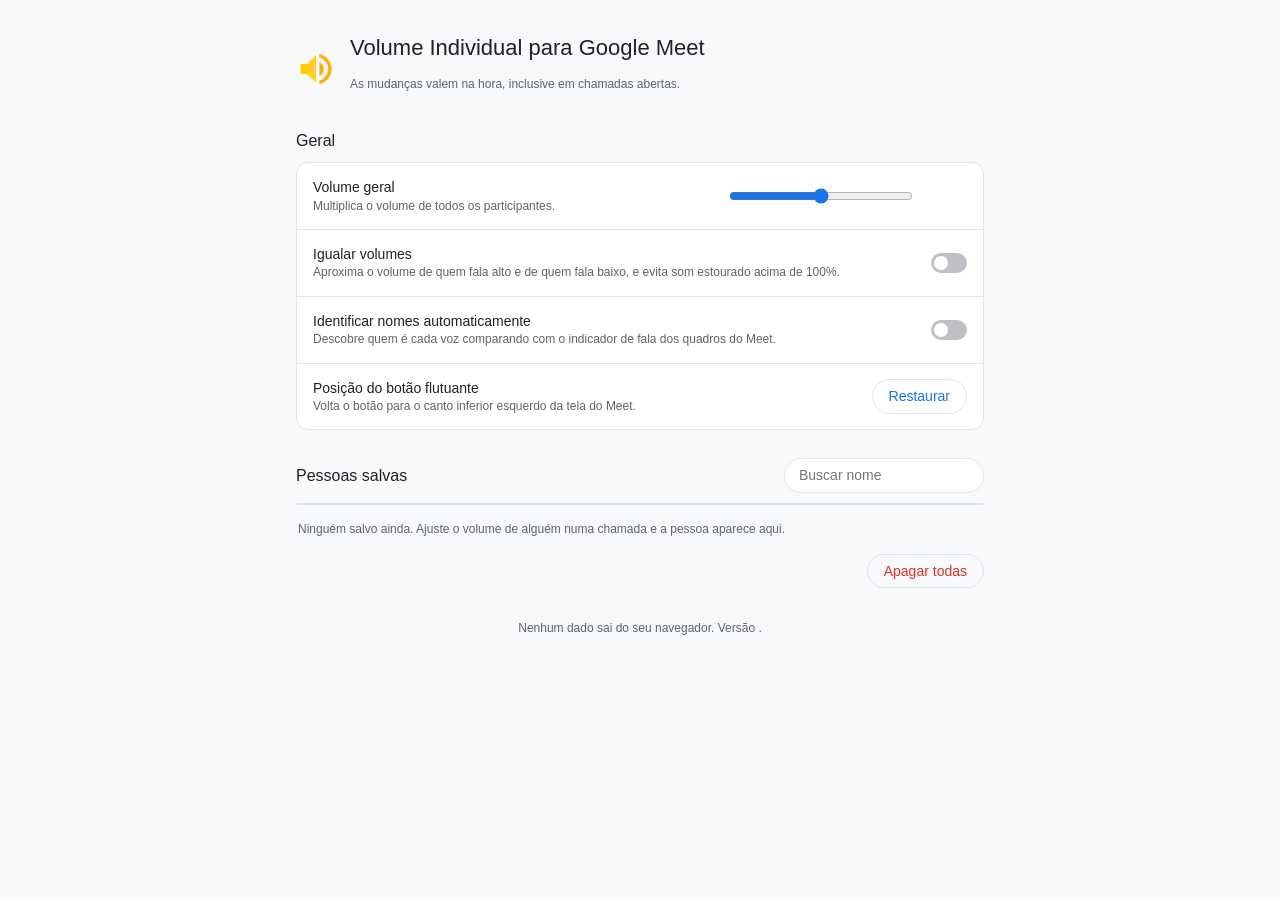
==== extension/options.html @ 7ecbb60c "Volume Individual para Google Meet 1.0.0 Extensão que permite ajustar o volume de cada participante " ====
<!doctype html>
<html lang="pt-BR">
<head>
  <meta charset="utf-8">
  <meta name="viewport" content="width=device-width, initial-scale=1">
  <title>Volume Individual — opções</title>
  <link rel="icon" href="icons/icon32.png">
  <link rel="stylesheet" href="options.css">
</head>
<body>
  <main>
    <header>
      <img src="icons/icon48.png" alt="" width="40" height="40">
      <div>
        <h1>Volume Individual para Google Meet</h1>
        <p class="muted">As mudanças valem na hora, inclusive em chamadas abertas.</p>
      </div>
    </header>

    <section>
      <h2>Geral</h2>
      <div class="card">
        <div class="item">
          <div class="text">
            <div>Volume geral</div>
            <div class="muted">Multiplica o volume de todos os participantes.</div>
          </div>
          <div class="range">
            <input type="range" id="master" min="0" max="200" step="5">
            <span class="pct" id="masterPct"></span>
          </div>
        </div>
        <label class="item switch">
          <div class="text">
            <div>Igualar volumes</div>
            <div class="muted">Aproxima o volume de quem fala alto e de quem fala baixo, e evita som estourado acima de 100%.</div>
          </div>
          <input type="checkbox" id="normalize"><span class="track"></span>
        </label>
        <label class="item switch">
          <div class="text">
            <div>Identificar nomes automaticamente</div>
            <div class="muted">Descobre quem é cada voz comparando com o indicador de fala dos quadros do Meet.</div>
          </div>
          <input type="checkbox" id="autoName"><span class="track"></span>
        </label>
        <div class="item">
          <div class="text">
            <div>Posição do botão flutuante</div>
            <div class="muted">Volta o botão para o canto inferior esquerdo da tela do Meet.</div>
          </div>
          <button id="resetPos" class="btn">Restaurar</button>
        </div>
      </div>
    </section>

    <section>
      <div class="section-head">
        <h2>Pessoas salvas <span class="muted" id="count"></span></h2>
        <input type="search" id="filter" placeholder="Buscar nome">
      </div>
      <div class="card" id="people"></div>
      <p class="empty muted" id="empty">Ninguém salvo ainda. Ajuste o volume de alguém numa chamada e a pessoa aparece aqui.</p>
      <div class="actions">
        <button id="clearAll" class="btn danger">Apagar todas</button>
      </div>
    </section>

    <footer class="muted">
      Nenhum dado sai do seu navegador. Versão <span id="version"></span>.
    </footer>
  </main>
  <script src="options.js"></script>
</body>
</html>
---- extension/options.css ----
:root {
  --bg: #f8f9fa;
  --card: #ffffff;
  --text: #202124;
  --muted: #5f6368;
  --line: #e0e3e7;
  --accent: #1a73e8;
  --accent-on: #ffffff;
  --track: #bdc1c6;
  --danger: #d93025;
  --hover: rgba(60, 64, 67, .08);
  color-scheme: light dark;
}
@media (prefers-color-scheme: dark) {
  :root {
    --bg: #202124;
    --card: #292a2d;
    --text: #e8eaed;
    --muted: #9aa0a6;
    --line: #3c4043;
    --accent: #8ab4f8;
    --accent-on: #202124;
    --track: #5f6368;
    --danger: #f28b82;
    --hover: rgba(232, 234, 237, .08);
  }
}

* { box-sizing: border-box; }
body {
  margin: 0; background: var(--bg); color: var(--text);
  font: 14px/1.45 'Google Sans', Roboto, Arial, sans-serif;
}
main { max-width: 720px; margin: 0 auto; padding: 32px 16px 48px; }
header { display: flex; align-items: center; gap: 14px; margin-bottom: 24px; }
h1 { font-size: 22px; font-weight: 500; margin: 0; }
h2 { font-size: 16px; font-weight: 500; margin: 0 0 10px; }
.muted { color: var(--muted); font-size: 12px; }
section { margin-bottom: 28px; }

.card { background: var(--card); border: 1px solid var(--line); border-radius: 12px; overflow: hidden; }
.item { display: flex; align-items: center; gap: 16px; padding: 14px 16px; border-top: 1px solid var(--line); }
.item:first-child { border-top: none; }
.text { flex: 1; min-width: 0; }

.range { display: flex; align-items: center; gap: 8px; width: 240px; flex: none; }
input[type=range] { flex: 1; min-width: 0; accent-color: var(--accent); }
.pct { width: 44px; text-align: right; color: var(--muted); font-variant-numeric: tabular-nums; }

.switch { cursor: pointer; }
.switch input { position: absolute; opacity: 0; pointer-events: none; }
.track { flex: none; position: relative; width: 36px; height: 20px; border-radius: 10px; background: var(--track); transition: background .15s; }
.track::after {
  content: ''; position: absolute; top: 3px; left: 3px; width: 14px; height: 14px;
  border-radius: 50%; background: #fff; transition: transform .15s;
}
.switch input:checked + .track { background: var(--accent); }
.switch input:checked + .track::after { transform: translateX(16px); background: var(--accent-on); }
.switch input:focus-visible + .track { outline: 2px solid var(--accent); outline-offset: 2px; }

.btn {
  font: inherit; color: var(--accent); background: none; cursor: pointer;
  border: 1px solid var(--line); border-radius: 18px; padding: 6px 16px;
}
.btn:hover { background: var(--hover); }
.btn.danger { color: var(--danger); }
.icon-btn {
  flex: none; width: 32px; height: 32px; padding: 0; border: none; border-radius: 50%;
  display: grid; place-items: center; cursor: pointer; background: none; color: var(--muted);
}
.icon-btn:hover { background: var(--hover); }
.icon-btn.on { background: #ea4335; color: #fff; }

.section-head { display: flex; align-items: center; justify-content: space-between; gap: 12px; margin-bottom: 10px; }
.section-head h2 { margin: 0; }
input[type=search] {
  font: inherit; color: var(--text); background: var(--card);
  border: 1px solid var(--line); border-radius: 18px; padding: 6px 14px; width: 200px;
}
.person .name { overflow: hidden; text-overflow: ellipsis; white-space: nowrap; }
.empty { padding: 4px 2px; }
.actions { margin-top: 12px; display: flex; justify-content: flex-end; }
footer { margin-top: 32px; text-align: center; }
[hidden] { display: none !important; }

@media (max-width: 560px) {
  .item { flex-wrap: wrap; }
  .range { width: 100%; }
  .person .range { width: auto; flex: 1; }
  .section-head { flex-wrap: wrap; }
  input[type=search] { width: 100%; }
}
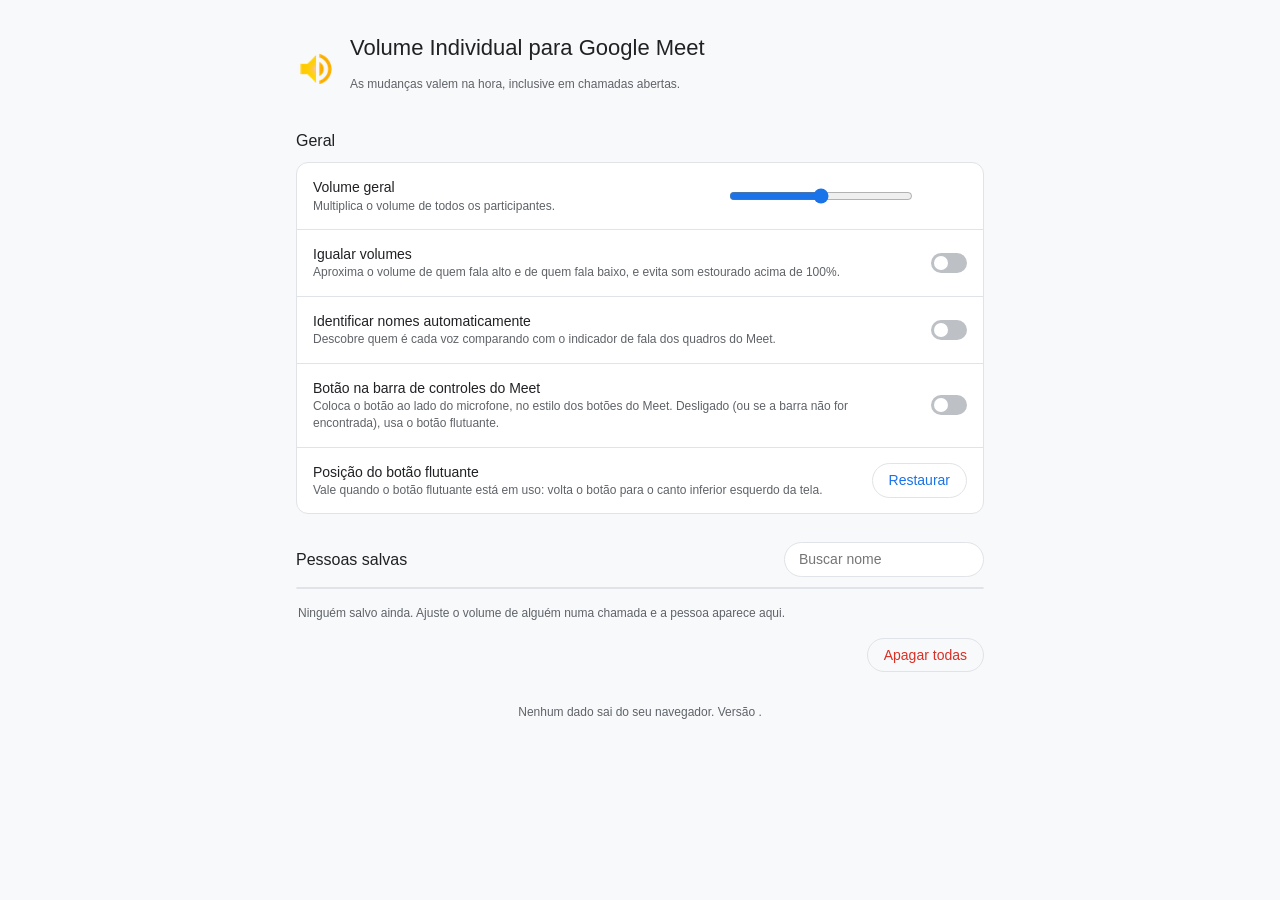
==== commit 76a12194: "Botão de volume na barra de controles do Meet, ao lado do microfone A barra é encontrada pela aparên" ====
--- a/extension/options.html
+++ b/extension/options.html
@@ -44,10 +44,17 @@
           </div>
           <input type="checkbox" id="autoName"><span class="track"></span>
         </label>
+        <label class="item switch">
+          <div class="text">
+            <div>Botão na barra de controles do Meet</div>
+            <div class="muted">Coloca o botão ao lado do microfone, no estilo dos botões do Meet. Desligado (ou se a barra não for encontrada), usa o botão flutuante.</div>
+          </div>
+          <input type="checkbox" id="dock"><span class="track"></span>
+        </label>
         <div class="item">
           <div class="text">
             <div>Posição do botão flutuante</div>
-            <div class="muted">Volta o botão para o canto inferior esquerdo da tela do Meet.</div>
+            <div class="muted">Vale quando o botão flutuante está em uso: volta o botão para o canto inferior esquerdo da tela.</div>
           </div>
           <button id="resetPos" class="btn">Restaurar</button>
         </div>
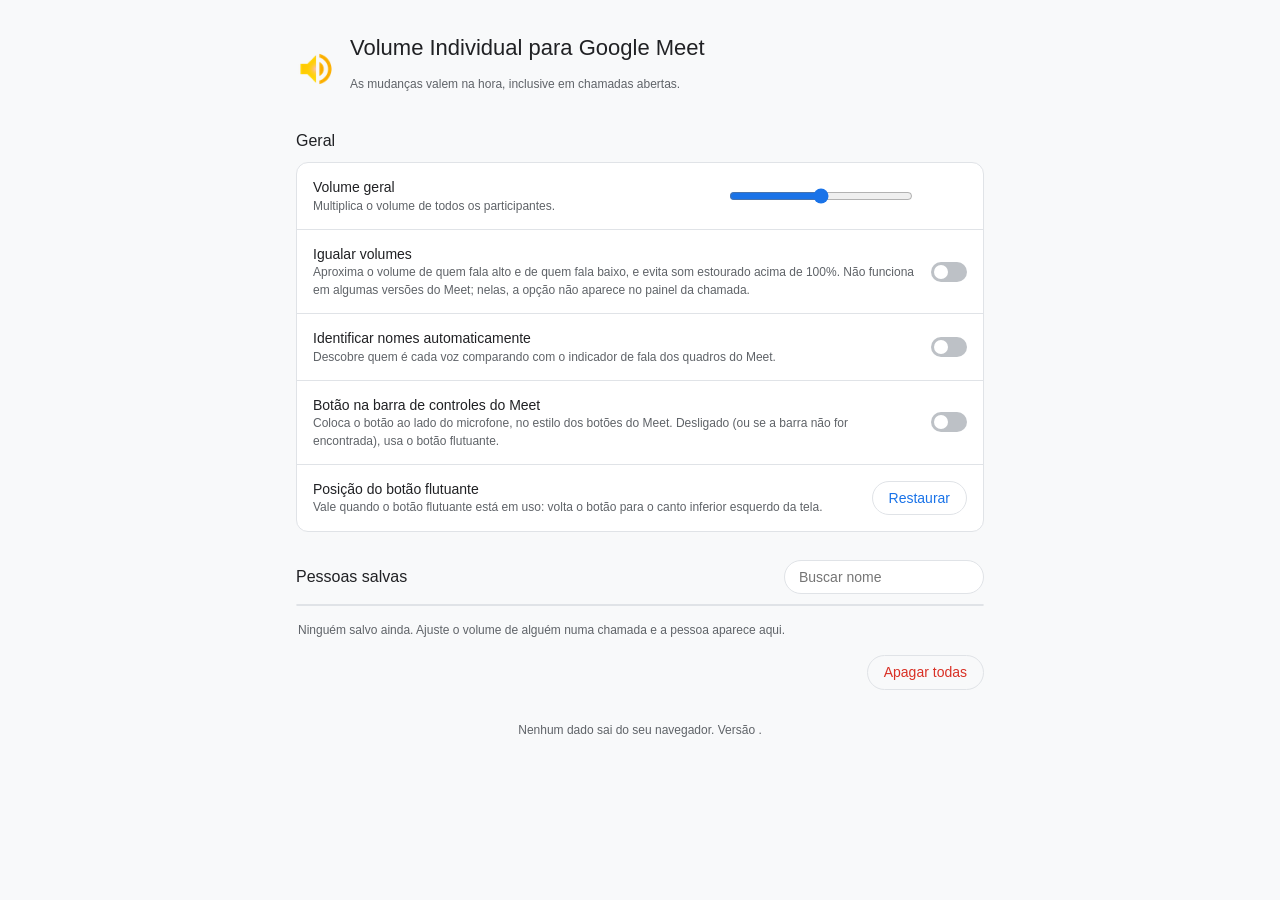
==== commit b903849e: "Esconde "Igualar volumes" quando o Meet decodifica o áudio sozinho Nesse modo só existem canais codi" ====
--- a/extension/options.html
+++ b/extension/options.html
@@ -33,7 +33,7 @@
         <label class="item switch">
           <div class="text">
             <div>Igualar volumes</div>
-            <div class="muted">Aproxima o volume de quem fala alto e de quem fala baixo, e evita som estourado acima de 100%.</div>
+            <div class="muted">Aproxima o volume de quem fala alto e de quem fala baixo, e evita som estourado acima de 100%. Não funciona em algumas versões do Meet; nelas, a opção não aparece no painel da chamada.</div>
           </div>
           <input type="checkbox" id="normalize"><span class="track"></span>
         </label>
